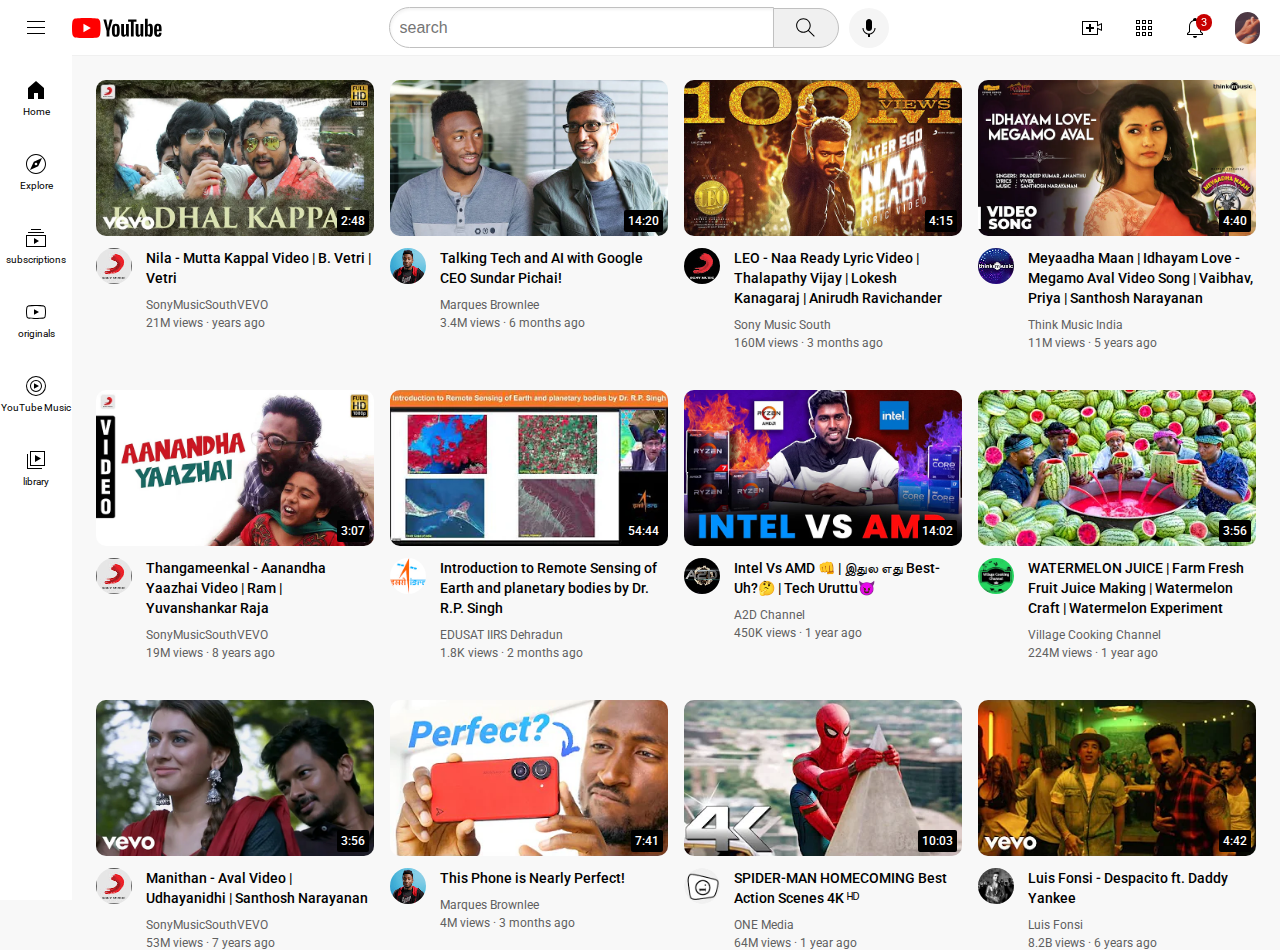
==== index.html @ ddf77d7a "Update and rename youtube.html to index.html" ====
<!DOCTYPE html>
<html>
  <head>
    <title>
      youtube.com
    </title>

    <link rel="preconnect" href="https://fonts.googleapis.com">
    <link rel="preconnect" href="https://fonts.gstatic.com" crossorigin>
    <link href="https://fonts.googleapis.com/css2?family=Roboto:wght@400;500;700&display=swap" rel="stylesheet">

    <link rel="stylesheet" href="styles/general.css">
    <link rel="stylesheet" href="styles/header.css">
    <link rel="stylesheet" href="styles/video.css">
    <link rel="stylesheet" href="styles/sidebar.css">
  </head>
  <body>
    <div class="header">
      <div class="left-section">
        <img class="hamburger-menu" src="icons/hamburger-menu.svg">
        <img class="youtube-logo" src="icons/youtube-logo.svg">
      </div>
      <div class="middle-section">
        <input class="search-bar" type="text" placeholder="search">
        <button class="search-button">
          <img class="search-icon" src="icons/search.svg">
          <div class="tooltip">search</div>
        </button>
        <button class="voice-search-button">
          <img class="voice-search-icon" src="icons/voice-search-icon.svg">
          <div class="tooltip">search with your voice</div>
        </button>
      </div>
      <div class="right-section">
        <div class="upload-icon-container">
          <img class="upload-icon" src="icons/upload.svg">
          <div class="tooltip">Create</div>
        </div>
        <div class="youtube-apps-icon-container">
          <img class="youtube-apps-icon" src="icons/youtube-apps.svg">
          <div class="tooltip">Apps</div>
        </div>
        <div class="notification-icon-container">
          <img class="notification-icon" src="icons/notifications.svg">
          <div class="notifications-count">
            3
          </div>
          <div class="tooltip">Notifications</div>
        </div>

        <img class="current-user-picture" src="icons/Snapchat-2037074263.jpg">
      </div>
    </div>
    <div class="sidebar">
      <div class="sidebar-link">
        <img src="icons/home.svg">
        <div>Home</div>
      </div>
      <div class="sidebar-link">
        <img src="icons/explore.svg">
        <div>Explore</div>
      </div>
      <div class="sidebar-link">
        <img src="icons/subscriptions.svg">
        <div>subscriptions</div>
      </div>
      <div class="sidebar-link">
        <img src="icons/originals.svg">
        <div>originals</div>
      </div>
      <div class="sidebar-link">
        <img src="icons/youtube-music.svg">
        <div>YouTube Music</div>
      </div>
      <div class="sidebar-link">
        <img src="icons/library.svg">
        <div>library</div>
      </div>
    </div>
    <div class="video-grid">

      <a class="video-preview" href="https://www.youtube.com/watch?v=JZa7U91EflE&pp=ygUNa2FkaGFsIGthcHBhbA%3D%3D" target="_blank">
        <div class="thumbnail-row">
          <img class="thumbnail" src="thumbnails/kadhal-kappal.webp">
          <div class="video-time">
            2:48
          </div>
        </div>
        <div class="video-info-grid">
          <div class="channel-picture">
            <img class="profile-picture" src="channel-picture/sony-music-southVEVO.jpg">
          </div>
          <div class="video-info">
            <p class="video-title">
              Nila - Mutta Kappal Video | B. Vetri | Vetri
            </p>
              <p class="video-author">
              SonyMusicSouthVEVO 
            </p>
            <p class="video-stats">
              21M views &#183; years ago
            </p>
          </div>
        </div>
      </a>
      
      
      <a class="video-preview" href="https://www.youtube.com/watch?v=n2RNcPRtAiY&pp=ygUxdGFsa2luZyB0ZWNoIGFuZCBhaSB3aXRoIGdvb2dsZSBjZW8gc3VuZGFyIHBpY2hhaQ%3D%3D">
        <div class="thumbnail-row">
          <img class="thumbnail" src="thumbnails/thumbnail-1.webp">
          <div class="video-time">
            14:20
          </div>
        </div>
        <div class="video-info-grid"> 
          <div class="channel-picture">
            <img class="profile-picture" src="channel-picture/channel-1.jpeg">
          </div>
          <div class="video-info">
            <p class="video-title">
              Talking Tech and AI with Google CEO Sundar Pichai!
            </p>
            <p class="video-author">
              Marques Brownlee
            </p>
            <p class="video-stats">
              3.4M views &#183; 6 months ago
            </p>
          </div> 
        </div>
      </a>
      
      <a class="video-preview" href="https://www.youtube.com/watch?v=szvt1vD0Uug&pp=ygUPbmFhIHJlYWR5IHNvbmdh">
        <div class="thumbnail-row">
          <img class="thumbnail" src="thumbnails/leo-song.webp">
          <div class="video-time">
            4:15
          </div>
        </div>
        <div class="video-info-grid">
          <div class="channel-picture">
            <img class="profile-picture" src="channel-picture/sony-music.jpg">
          </div>
          <div class="video-info">
            <p class="video-title">
              LEO - Naa Ready Lyric Video | Thalapathy Vijay | Lokesh Kanagaraj | Anirudh Ravichander   
            </p>   
            <p class="video-author">
              Sony Music South 
            </p>
            <p class="video-stats">
              160M views &#183; 3 months ago
            </p>
          </div>
        </div>
      </a>
  
      <a class="video-preview" href="https://www.youtube.com/watch?v=mVubYBRajfw&pp=ygULbWVnYW1vIGF2YWw%3D">
        <div class="thumbnail-row">
          <img class="thumbnail" src="thumbnails/megamo-aval.webp">
          <div class="video-time">
            4:40
          </div>
        </div>
        <div class="video-info-grid"> 
          <div class="channel-picture">
            <img class="profile-picture" src="channel-picture/think-music.jpg">
          </div>
          <div class="video-info">
            <p class="video-title">
              Meyaadha Maan | Idhayam Love - Megamo Aval Video Song | Vaibhav, Priya | Santhosh Narayanan
            </p>
            <p class="video-author">
              Think Music India
            </p>
            <p class="video-stats">
              11M views &#183; 5 years ago
            </p>
          </div> 
        </div>
      </a>
      
  
      <a class="video-preview" href="https://www.youtube.com/watch?v=0AqW1YpIR2o&pp=ygUeYWFuYW5kaGEgeWFhemhhaSB2aWRlbyBzb25nIGhk">
        <div class="thumbnail-row">
          <img class="thumbnail" src="thumbnails/aanandha yaazhai.webp">
          <div class="video-time">
            3:07
          </div>
        </div>
        <div class="video-info-grid"> 
          <div class="channel-picture">
            <img class="profile-picture" src="channel-picture/sony-music-southVEVO.jpg">
          </div>
          <div class="video-info">
            <p class="video-title">
              Thangameenkal - Aanandha Yaazhai Video | Ram | Yuvanshankar Raja            </p>
            <p class="video-author">
              SonyMusicSouthVEVO
            </p>
            <p class="video-stats">
              19M views &#183; 8 years ago
            </p>
          </div> 
        </div>
      </a>
      
      <a class="video-preview" href="https://www.youtube.com/watch?v=Dz_L_Ndk0a4&t=96s&pp=ygVOSW50cm9kdWN0aW9uIHRvIFJlbW90ZSBTZW5zaW5nIG9mIEVhcnRoIGFuZCBwbGFuZXRhcnkgYm9kaWVzIGJ5IERyLiBSLlAuIFNpbmdo">
        <div class="thumbnail-row">
          <img class="thumbnail" src="thumbnails/iirs.webp">
          <div class="video-time">
            54:44
          </div>
        </div>
        <div class="video-info-grid">
          <div class="channel-picture">
            <img class="profile-picture" src="channel-picture/isro.jpg">
          </div>
          <div class="video-info">
            <p class="video-title">
              Introduction to Remote Sensing of Earth and planetary bodies by Dr. R.P. Singh
            </p>
            <p class="video-author">
              EDUSAT IIRS Dehradun 
            </p>
            <p class="video-stats">
              1.8K views &#183; 2 months ago
            </p>
          </div>
        </div>
      </a> 

      <a class="video-preview" href="https://www.youtube.com/watch?v=issvtUH8rHI&t=22s&pp=ygVJSW50ZWwgVnMgQU1EIPCfkYogfCDgrofgrqTgr4HgrrIg4K6O4K6k4K-BIEJlc3QtVWg_8J-klCB8IFRlY2ggVXJ1dHR18J-YiA%3D%3D">
        <div class="thumbnail-row">
          <img class="thumbnail" src="thumbnails/intel vs amd.webp">
          <div class="video-time">
            14:02
          </div>
        </div>
        <div class="video-info-grid"> 
          <div class="channel-picture">
            <img class="profile-picture" src="channel-picture/a2d.jpg">
          </div>
          <div class="video-info">
            <p class="video-title">
              Intel Vs AMD 👊 | இதுல எது Best-Uh?🤔 | Tech Uruttu😈
            </p>
            <p class="video-author">
              A2D Channel
            </p>
            <p class="video-stats">
              450K views &#183; 1 year ago
            </p>
          </div> 
        </div>
      </a>

     
      <a class="video-preview" href="https://www.youtube.com/watch?v=Fvy43W36Nx0&pp=ygV5ICAgICAgICAgICAgICBXQVRFUk1FTE9OIEpVSUNFIHwgRmFybSBGcmVzaCBGcnVpdCBKdWljZSBNYWtpbmcgfCBXYXRlcm1lbG9uIENyYWZ0IHwgV2F0ZXJtZWxvbiBFeHBlcmltZW50ICAgICAgICAgICAgPC9wPg%3D%3D">
        <div class="thumbnail-row">
          <img class="thumbnail" src="thumbnails/watermelon juice.webp">
          <div class="video-time">
            3:56
          </div>
        </div>
        <div class="video-info-grid"> 
          <div class="channel-picture">
            <img class="profile-picture" src="channel-picture/village cooking channel.jpg">
          </div>
          <div class="video-info">
            <p class="video-title">
              WATERMELON JUICE | Farm Fresh Fruit Juice Making | Watermelon Craft | Watermelon Experiment            </p>
            <p class="video-author">
              Village Cooking Channel
            </p>
            <p class="video-stats">
              224M views &#183; 1 year ago
            </p>
          </div> 
        </div>
      </a>

      <a class="video-preview" href="https://www.youtube.com/watch?v=My_S68DAAPg&pp=ygVGICAgICAgICAgICAgICBNYW5pdGhhbiAtIEF2YWwgVmlkZW8gfCBVZGhheWFuaWRoaSB8IFNhbnRob3NoIE5hcmF5YW5hbg%3D%3D">
        <div class="thumbnail-row">
          <img class="thumbnail" src="thumbnails/manithan.webp">
          <div class="video-time">
            3:56
          </div>
        </div>
        <div class="video-info-grid"> 
          <div class="channel-picture">
            <img class="profile-picture" src="channel-picture/sony-music-southVEVO.jpg">
          </div>
          <div class="video-info">
            <p class="video-title">
              Manithan - Aval Video | Udhayanidhi | Santhosh Narayanan
            </p>
            <p class="video-author">
              SonyMusicSouthVEVO
            </p>
            <p class="video-stats">
              53M views &#183; 7 years ago
            </p>
          </div> 
        </div>
      </a>

      <a class="video-preview" href="https://www.youtube.com/watch?v=6aK407STsGA&pp=ygU7ICAgICAgICAgICAgICBUaGlzIFBob25lIGlzIE5lYXJseSBQZXJmZWN0ISAgICAgICAgICAgIDwvcD4%3D">
        <div class="thumbnail-row">
          <img class="thumbnail" src="thumbnails/asus 10.webp">
          <div class="video-time">
            7:41
          </div>
        </div>
        <div class="video-info-grid"> 
          <div class="channel-picture">
            <img class="profile-picture" src="channel-picture/channel-1.jpeg">
          </div>
          <div class="video-info">
            <p class="video-title">
              This Phone is Nearly Perfect!            </p>
            <p class="video-author">
              Marques Brownlee
            </p>
            <p class="video-stats">
              4M views &#183; 3 months ago
            </p>
          </div> 
        </div>
      </a>

      <a class="video-preview" href="https://www.youtube.com/watch?v=TyskcLbCkqE&t=12s&pp=ygVQICAgICAgICAgICAgICBTUElERVItTUFOIEhPTUVDT01JTkcgQmVzdCBBY3Rpb24gU2NlbmVzIDRLIOG0tOG0sCAgICAgICAgICAgIDwvcD4%3D">
        <div class="thumbnail-row">
          <img class="thumbnail" src="thumbnails/spiderman.webp">
          <div class="video-time">
            10:03
          </div>
        </div>
        <div class="video-info-grid"> 
          <div class="channel-picture">
            <img class="profile-picture" src="channel-picture/one meida.jpg">
          </div>
          <div class="video-info">
            <p class="video-title">
              SPIDER-MAN HOMECOMING Best Action Scenes 4K ᴴᴰ            </p>
            <p class="video-author">
              ONE Media
            </p>
            <p class="video-stats">
              64M views &#183; 1 year ago
            </p>
          </div> 
        </div>
      </a>

      <a class="video-preview" href="https://www.youtube.com/watch?v=kJQP7kiw5Fk&pp=ygVFICAgICAgICAgICAgICBMdWlzIEZvbnNpIC0gRGVzcGFjaXRvIGZ0LiBEYWRkeSBZYW5rZWUgICAgICAgICAgICA8L3A-">
        <div class="thumbnail-row">
          <img class="thumbnail" src="thumbnails/desp.webp">
          <div class="video-time">
            4:42
          </div>
        </div>
        <div class="video-info-grid"> 
          <div class="channel-picture">
            <img class="profile-picture" src="channel-picture/luis fonsi.jpg">
          </div>
          <div class="video-info">
            <p class="video-title">
              Luis Fonsi - Despacito ft. Daddy Yankee            </p>
            <p class="video-author">
              Luis Fonsi 
            </p>
            <p class="video-stats">
              8.2B views &#183; 6 years ago
            </p>
          </div> 
        </div>
      </a>

      
    </div>    
  </body>
</html>
---- styles/general.css ----
p{
  margin-top: 0;
  margin-bottom:0;
}
body{
  font-family: Roboto, Arial;
  margin:0;
  padding-top: 80px;
  padding-left:96px;
  padding-right:24px;
  background-color:rgb(248,248,248);
}
---- styles/header.css ----
.header{
  height:55px;
  display:flex;
  flex-direction: row;
  justify-content: space-between;
  position: fixed;
  top:0;
  left:0;
  right: 0;
  background-color: white;
  border-bottom-width:1px;
  border-bottom-style:solid;
  border-bottom-color:rgb(240, 240, 240);
  z-index: 1;

}
.left-section{
  display:flex;
  align-items: center;
}
.hamburger-menu{
  height: 24px;
  margin-left: 24px;
  margin-right: 24px;

}
.youtube-logo{
  height:20px;
}
.middle-section{
  flex:1;
  margin-right: 35px;
  margin-left: 70px;
  max-width: 500px;
  display: flex;
  align-items: center;
}
.search-bar{
  flex:1;
  height:36.5px;
  padding-left: 10px;
  font-size:16px;
  border:1px solid rgb(192,192,192);
  border-radius:40px 0 0 40px;
  box-shadow: inset 1px 2px 3px rgba(0, 0, 0, 0.05);
  width: 0;
}
.search-bar::placeholder{
  font-size: 16px;
}
.search-button{
  height:40px;
  width: 66px;
  background-color: rgb(240, 240, 240);
  border-width: 1px;
  border-style: solid; 
  border-color:rgb(192,192,192);
  margin-left: -1px;
  margin-right: 10px;
  border-radius: 0 40px 40px 0;
}
.search-button,
.voice-search-button,
.upload-icon-container,
.youtube-apps-icon-container,
.notification-icon-container{
  display:flex;
  justify-content: center;
  align-items:center;
  position: relative;
}
.search-button .tooltip,
.voice-search-button .tooltip,
.upload-icon-container .tooltip,
.youtube-apps-icon-container .tooltip,
.notification-icon-container .tooltip{
  position:absolute;
  background-color: gray;
  color:white;
  padding-top: 4px;
  padding-bottom: 4px;
  padding-right: 8px;
  padding-left: 8px;
  border-radius: 2px;
  font-size: 12px;
  bottom:-30px;
  opacity: 0;
  transition: opacity 0.15s;
  pointer-events: none;
  white-space: nowrap;
}
.search-button:hover .tooltip,
.voice-search-button:hover .tooltip,
.upload-icon-container:hover .tooltip,
.youtube-apps-icon-container:hover .tooltip,
.notification-icon-container:hover .tooltip{
  opacity:1;
}
.search-icon{
  height: 25px;
}
.voice-search-button{
  height: 40px;
  width: 40px;
  border-radius: 20px;
  border:none;
  background-color: rgb(245,245,245);
}
.voice-search-icon{
  height: 24px;
}

.right-section{
  width:180px;
  margin-right: 20px;
  display:flex;
  align-items: center;
  justify-content: space-between;
  flex-shrink: 0;
}
.upload-icon{
  height: 24px;
}
.youtube-apps-icon{
  height: 24px;
}

.notification-icon{
  height:24px;
}
.notifications-count{
  position:absolute;
  top: -2px;
  right:-5px;
  background-color: rgb(200,0,0);
  color:white;
  font-size: 11px;
  padding-left: 5px;
  padding-right: 5px;
  padding-top: 2px;
  padding-bottom: 2px;
  border-radius:10px;
  
}
.current-user-picture{
  height:32px;
  width:25px;
  border-radius: 50px;
}
---- styles/video.css ----
.video-preview{
  cursor:pointer;
  text-decoration: none;

}
.video-preview:visited {
  color:black
}
.thumbnail-row{
  margin-bottom:8px;
  position:relative;
}
.thumbnail{
  width:100%;
  border-radius: 10px;
}
.video-title{
  margin-top: 0;
  font-size:14px;
  font-weight:500; 
  line-height:20px;
  margin-bottom:10px;
  color:black;
}
.video-info-grid{
  display:grid;
  grid-template-columns: 50px 1fr;
}
.profile-picture{
  width:36px;
  border-radius:50px;
}

.video-author,
.video-stats{
  font-size:12px;
  color:rgb(96, 96, 96)
}
.video-author{
  margin-bottom:4px;
}
.video-grid{
  display:grid;
  grid-template-columns:1fr 1fr 1fr;
  column-gap: 16px;
  row-gap: 40px;
  
}

@media (max-width: 750px){
  .video-grid{
    grid-template-columns:1fr 1fr ;
  }
}
@media(min-width:751px) and (max-width:999px){
  .video-grid{
    grid-template-columns:1fr 1fr 1fr ;
  }
}

@media (min-width:1000px){
  .video-grid{
    grid-template-columns: 1fr 1fr 1fr 1fr;
  }
}
.video-time{
  background-color: black;
  color:white;
  position:absolute;
  bottom:8px;
  right:5px;
  font-size:12px;
  font-weight: 500;
  padding: 4px;
  border-radius: 2px;
}
---- styles/sidebar.css ----
.sidebar{
  position:fixed;
  left:0;
  bottom:0;
  top:55px;
  background-color: white;
  width:72px;
  z-index: 2;
  padding-top: 5px;
  cursor: pointer;
}
.sidebar-link{
  height:74px;
  display:flex;
  flex-direction: column;
  justify-content: center;
  align-items: center;
}
.sidebar-link:hover{
  background-color: rgb(235,235,235);
}
.sidebar-link img{
  height:24px;
  margin-bottom: 4px;
}
.sidebar-link div{
  font-size: 10px;
}
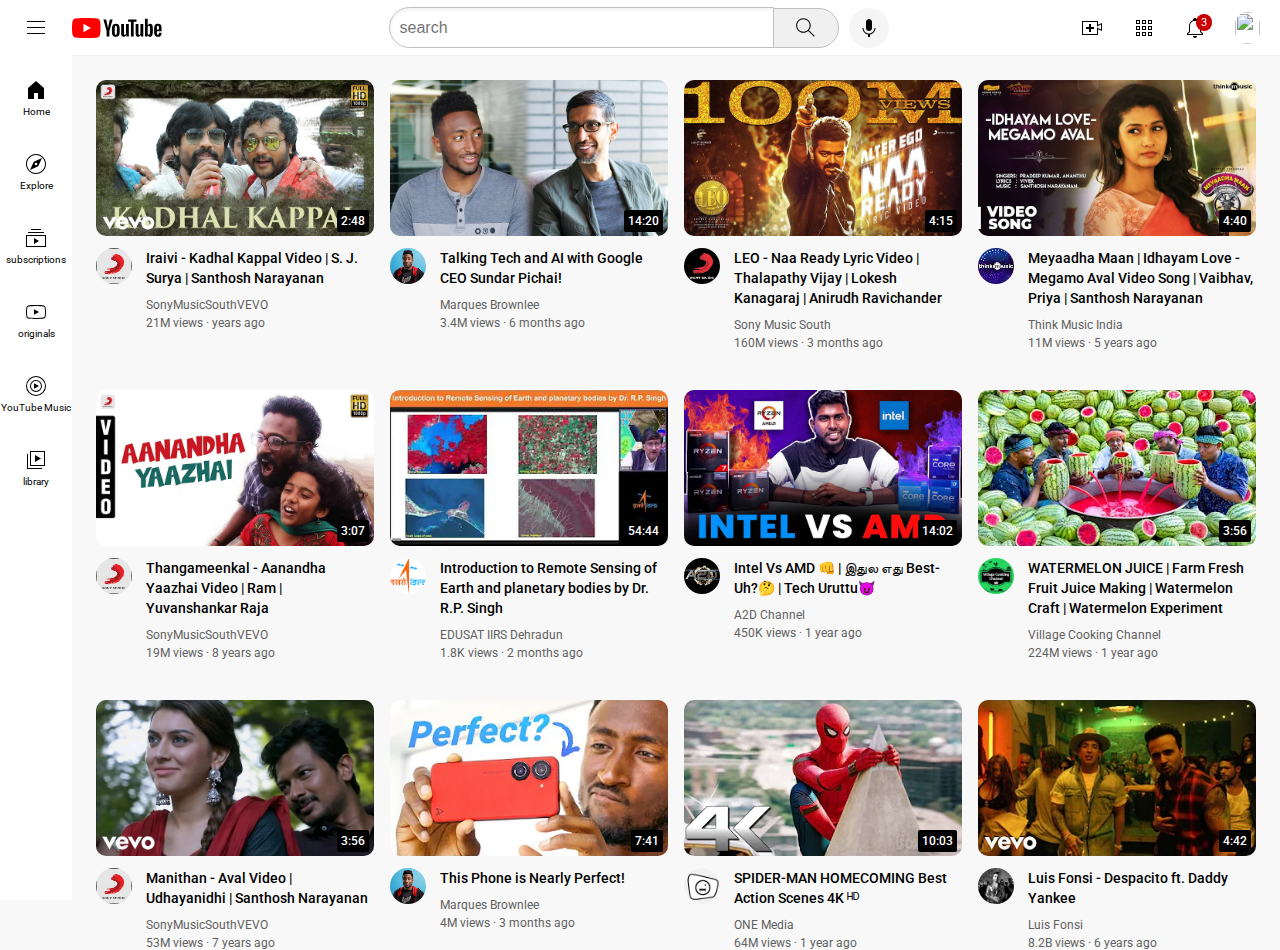
==== commit 0c5eec6c: "Update index.html" ====
--- a/index.html
+++ b/index.html
@@ -48,7 +48,7 @@
           <div class="tooltip">Notifications</div>
         </div>
 
-        <img class="current-user-picture" src="icons/Snapchat-2037074263.jpg">
+        <img class="current-user-picture" src="icons/user-128.png">
       </div>
     </div>
     <div class="sidebar">
@@ -92,7 +92,7 @@
           </div>
           <div class="video-info">
             <p class="video-title">
-              Nila - Mutta Kappal Video | B. Vetri | Vetri
+              Iraivi - Kadhal Kappal Video | S. J. Surya | Santhosh Narayanan
             </p>
               <p class="video-author">
               SonyMusicSouthVEVO 
@@ -366,7 +366,8 @@
           </div>
           <div class="video-info">
             <p class="video-title">
-              Luis Fonsi - Despacito ft. Daddy Yankee            </p>
+              Luis Fonsi - Despacito ft. Daddy Yankee           
+            </p>
             <p class="video-author">
               Luis Fonsi 
             </p>
@@ -376,8 +377,6 @@
           </div> 
         </div>
       </a>
-
-      
     </div>    
   </body>
 </html>
